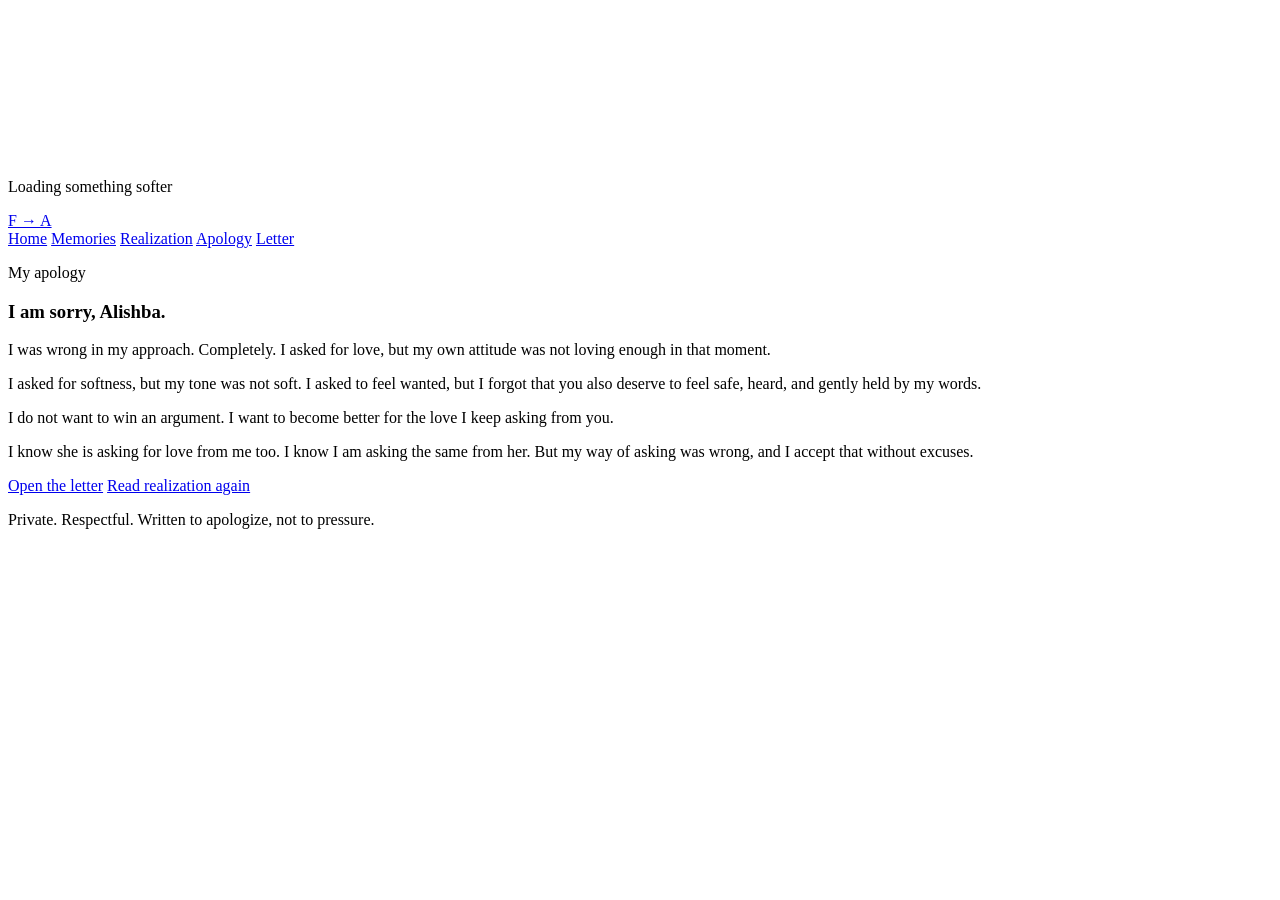
==== apology.html @ db0b7504 "Add files via upload" ====
<!DOCTYPE html>
<html lang="en">
<head>
  <meta charset="UTF-8" />
  <meta name="viewport" content="width=device-width, initial-scale=1.0" />
  <meta name="theme-color" content="#070611" />
  <title>For Alishba — Apology</title>
  <link rel="stylesheet" href="css/base.css" />
  <link rel="stylesheet" href="css/background.css" />
  <link rel="stylesheet" href="css/layout.css" />
  <link rel="stylesheet" href="css/components.css" />
  <link rel="stylesheet" href="css/animations.css" />
  <link rel="stylesheet" href="css/responsive.css" />
</head>
<body>
  <canvas id="motionCanvas" aria-hidden="true"></canvas>
  <div class="ambient" aria-hidden="true">
    <span class="orb orb-one"></span>
    <span class="orb orb-two"></span>
    <span class="orb orb-three"></span>
    <span class="aurora aurora-one"></span>
    <span class="aurora aurora-two"></span>
    <span class="noise"></span>
    <span class="moving-grid"></span>
  </div>
  <div class="cursor-glow" id="cursorGlow" aria-hidden="true"></div>
  <div class="preloader" id="preloader">
    <div class="preloader-ring"></div>
    <p>Loading something softer</p>
  </div>


<header class="site-header">
  <a class="logo magnetic" href="index.html">F → A</a>
  <nav class="site-nav" aria-label="Main navigation">
    <a href="index.html">Home</a>
    <a href="memories.html">Memories</a>
    <a href="realization.html">Realization</a>
    <a href="apology.html">Apology</a>
    <a href="letter.html">Letter</a>
  </nav>
</header>


<main>
  <section class="page center-page">
    <article class="apology-card glass reveal">
      <p class="eyebrow">My apology</p>
      <h1 class="page-title">I am sorry, Alishba.</h1>

      <p>
        I was wrong in my approach. Completely. I asked for love, but my own attitude
        was not loving enough in that moment.
      </p>

      <p>
        I asked for softness, but my tone was not soft. I asked to feel wanted,
        but I forgot that you also deserve to feel safe, heard, and gently held by my words.
      </p>

      <p>
        I do not want to win an argument. I want to become better for the love I keep asking from you.
      </p>

      <p>
        I know she is asking for love from me too. I know I am asking the same from her.
        But my way of asking was wrong, and I accept that without excuses.
      </p>

      <div class="next-actions">
        <a class="btn btn-primary magnetic" href="letter.html">Open the letter</a>
        <a class="btn btn-ghost magnetic" href="realization.html">Read realization again</a>
      </div>
    </article>
  </section>
</main>


<footer class="site-footer">
  <p>Private. Respectful. Written to apologize, not to pressure.</p>
</footer>


  <script src="js/background.js"></script>
  <script src="js/animations.js"></script>
  <script src="js/interactions.js"></script>
  <script src="js/main.js"></script>
</body>
</html>
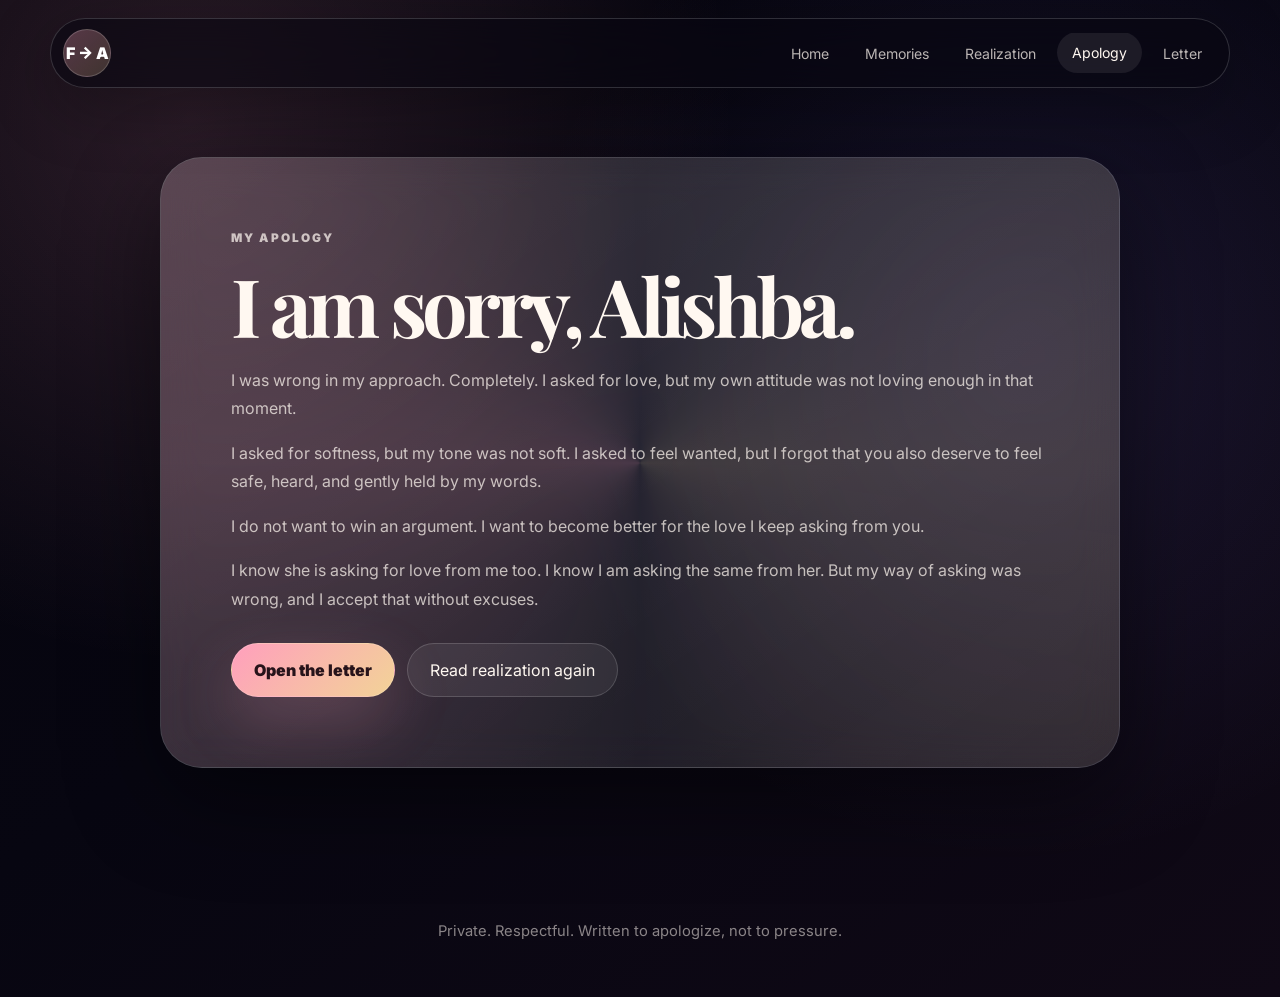
==== commit 14e3ca67: "Update apology.html" ====
--- a/apology.html
+++ b/apology.html
@@ -4,7 +4,7 @@
   <meta charset="UTF-8" />
   <meta name="viewport" content="width=device-width, initial-scale=1.0" />
   <meta name="theme-color" content="#070611" />
-  <title>For Alishba — Apology</title>
+  <title>For Alishba : Apology</title>
   <link rel="stylesheet" href="css/base.css" />
   <link rel="stylesheet" href="css/background.css" />
   <link rel="stylesheet" href="css/layout.css" />
--- a/css/base.css
+++ b/css/base.css
@@ -0,0 +1,100 @@
+@import url("https://fonts.googleapis.com/css2?family=Inter:wght@400;500;600;700;800;900&family=Playfair+Display:wght@600;700;800&family=Cormorant+Garamond:wght@500;600;700&display=swap");
+
+:root {
+  --bg: #070611;
+  --bg2: #100916;
+  --text: #fff8f1;
+  --muted: rgba(255,248,241,.72);
+  --dim: rgba(255,248,241,.52);
+  --line: rgba(255,255,255,.16);
+  --line2: rgba(255,220,232,.42);
+  --panel: rgba(255,255,255,.075);
+  --panel2: rgba(255,255,255,.12);
+  --rose: #ff9fbd;
+  --gold: #f2d397;
+  --violet: #9a82ff;
+  --paper: #fff0cd;
+  --ink: #44291d;
+  --shadow: 0 32px 95px rgba(0,0,0,.48);
+  --max: 1180px;
+}
+
+*,
+*::before,
+*::after { box-sizing: border-box; }
+
+html { scroll-behavior: smooth; background: var(--bg); }
+
+body {
+  margin: 0;
+  min-height: 100vh;
+  color: var(--text);
+  background:
+    radial-gradient(circle at 15% 12%, rgba(255,159,189,.15), transparent 34rem),
+    radial-gradient(circle at 80% 35%, rgba(154,130,255,.12), transparent 32rem),
+    linear-gradient(145deg, #05040c, var(--bg) 46%, var(--bg2));
+  font-family: "Inter", system-ui, -apple-system, BlinkMacSystemFont, "Segoe UI", sans-serif;
+  overflow-x: hidden;
+}
+
+body.loaded .preloader {
+  opacity: 0;
+  pointer-events: none;
+  transform: scale(1.02);
+}
+
+a { color: inherit; text-decoration: none; }
+button { font: inherit; }
+p, h1, h2, h3 { margin-top: 0; }
+
+::selection {
+  background: rgba(255,159,189,.35);
+  color: #fff;
+}
+
+.preloader {
+  position: fixed;
+  inset: 0;
+  z-index: 999;
+  display: grid;
+  place-items: center;
+  align-content: center;
+  gap: 18px;
+  background: #070611;
+  transition: opacity .7s ease, transform .7s ease;
+}
+
+.preloader-ring {
+  width: 68px;
+  height: 68px;
+  border-radius: 50%;
+  border: 1px solid rgba(255,255,255,.16);
+  border-top-color: var(--rose);
+  border-right-color: var(--gold);
+  animation: spin 1.1s linear infinite;
+}
+
+.preloader p {
+  color: var(--muted);
+  letter-spacing: .14em;
+  text-transform: uppercase;
+  font-size: .72rem;
+}
+
+.glass {
+  border: 1px solid var(--line);
+  background:
+    linear-gradient(145deg, rgba(255,255,255,.12), rgba(255,255,255,.045)),
+    rgba(255,255,255,.035);
+  backdrop-filter: blur(22px);
+  box-shadow: var(--shadow);
+}
+
+.eyebrow {
+  color: var(--gold);
+  font-weight: 900;
+  font-size: .74rem;
+  letter-spacing: .18em;
+  text-transform: uppercase;
+  margin-bottom: 16px;
+}
--- a/css/background.css
+++ b/css/background.css
@@ -0,0 +1,89 @@
+#motionCanvas {
+  position: fixed;
+  inset: 0;
+  z-index: -5;
+  width: 100%;
+  height: 100%;
+}
+
+.ambient {
+  position: fixed;
+  inset: 0;
+  z-index: -4;
+  pointer-events: none;
+  overflow: hidden;
+}
+
+.orb {
+  position: absolute;
+  width: 38rem;
+  height: 38rem;
+  border-radius: 999px;
+  filter: blur(58px);
+  opacity: .26;
+  animation: orb-drift 20s ease-in-out infinite alternate;
+}
+
+.orb-one { top: -12rem; left: -11rem; background: #ff8db1; }
+.orb-two { top: 22rem; right: -14rem; background: #9a82ff; animation-delay: -8s; }
+.orb-three { bottom: -18rem; left: 32%; background: #f2d397; animation-delay: -14s; }
+
+.aurora {
+  position: absolute;
+  width: 70vw;
+  height: 16rem;
+  border-radius: 999px;
+  filter: blur(20px);
+  opacity: .18;
+  background: linear-gradient(90deg, transparent, rgba(255,159,189,.8), transparent);
+  transform: rotate(-12deg);
+  animation: aurora-float 14s ease-in-out infinite alternate;
+}
+
+.aurora-one { top: 14%; left: -24%; }
+.aurora-two {
+  right: -25%;
+  bottom: 10%;
+  background: linear-gradient(90deg, transparent, rgba(242,211,151,.75), transparent);
+  transform: rotate(16deg);
+  animation-delay: -7s;
+}
+
+.noise {
+  position: absolute;
+  inset: -50%;
+  opacity: .15;
+  background-image:
+    radial-gradient(circle, rgba(255,255,255,.08) 0 1px, transparent 1px),
+    radial-gradient(circle, rgba(255,255,255,.045) 0 1px, transparent 1px);
+  background-size: 22px 22px, 38px 38px;
+  animation: noise-move .6s steps(2) infinite;
+}
+
+.moving-grid {
+  position: absolute;
+  inset: 0;
+  opacity: .13;
+  background:
+    linear-gradient(rgba(255,255,255,.045) 1px, transparent 1px),
+    linear-gradient(90deg, rgba(255,255,255,.045) 1px, transparent 1px);
+  background-size: 58px 58px;
+  mask-image: radial-gradient(circle at 50% 40%, black, transparent 72%);
+  animation: grid-slide 14s linear infinite;
+}
+
+.cursor-glow {
+  position: fixed;
+  z-index: 20;
+  width: 28rem;
+  height: 28rem;
+  border-radius: 50%;
+  pointer-events: none;
+  transform: translate(-50%, -50%);
+  background: radial-gradient(circle, rgba(255,159,189,.12), transparent 62%);
+  opacity: 0;
+  transition: opacity .3s ease;
+  mix-blend-mode: screen;
+}
+
+body:hover .cursor-glow { opacity: 1; }
--- a/css/layout.css
+++ b/css/layout.css
@@ -0,0 +1,211 @@
+.site-header {
+  position: fixed;
+  top: 18px;
+  left: 50%;
+  z-index: 80;
+  width: min(var(--max), calc(100% - 32px));
+  transform: translateX(-50%);
+  display: flex;
+  justify-content: space-between;
+  align-items: center;
+  gap: 14px;
+  padding: 10px 12px;
+  border: 1px solid var(--line);
+  border-radius: 999px;
+  background: rgba(7,6,17,.58);
+  backdrop-filter: blur(22px);
+  box-shadow: 0 18px 65px rgba(0,0,0,.28);
+}
+
+.logo {
+  display: inline-grid;
+  place-items: center;
+  width: 48px;
+  height: 48px;
+  border-radius: 50%;
+  background: linear-gradient(135deg, rgba(255,159,189,.30), rgba(242,211,151,.20));
+  border: 1px solid rgba(255,255,255,.18);
+  color: #fff;
+  font-weight: 900;
+  flex: 0 0 auto;
+}
+
+.site-nav {
+  display: flex;
+  gap: 6px;
+  overflow-x: auto;
+  scrollbar-width: none;
+}
+
+.site-nav::-webkit-scrollbar { display: none; }
+
+.site-nav a {
+  color: var(--muted);
+  padding: 12px 15px;
+  border-radius: 999px;
+  font-size: .88rem;
+  transition: background .22s ease, color .22s ease, transform .22s ease;
+  white-space: nowrap;
+}
+
+.site-nav a:hover,
+.site-nav a.active {
+  background: rgba(255,255,255,.08);
+  color: var(--text);
+  transform: translateY(-1px);
+}
+
+.page {
+  width: min(var(--max), calc(100% - 32px));
+  margin: 0 auto;
+  padding: clamp(120px, 12vw, 175px) 0 clamp(80px, 10vw, 130px);
+}
+
+.hero-page {
+  min-height: 100svh;
+  display: grid;
+  align-items: center;
+}
+
+.hero-grid {
+  display: grid;
+  grid-template-columns: minmax(0, 1.02fr) minmax(340px, .98fr);
+  gap: clamp(34px, 7vw, 90px);
+  align-items: center;
+}
+
+.hero-copy-block { min-width: 0; }
+
+/* FIX: full “For Alishba” remains visible on desktop and mobile */
+.hero-title.fixed-title {
+  font-family: "Playfair Display", Georgia, serif;
+  font-size: clamp(4.2rem, 8vw, 8.8rem);
+  line-height: .94;
+  letter-spacing: -0.072em;
+  margin: 0 0 28px;
+  max-width: 100%;
+  white-space: normal;
+  overflow: visible;
+}
+
+.hero-title.fixed-title span {
+  display: inline-block;
+  margin-right: .16em;
+}
+
+.gradient-word {
+  color: transparent;
+  background: linear-gradient(110deg, #fff8f1, var(--rose), var(--gold), #fff8f1);
+  background-size: 240% 100%;
+  -webkit-background-clip: text;
+  background-clip: text;
+  animation: text-shimmer 5.5s ease-in-out infinite;
+}
+
+.hero-copy,
+.page-copy {
+  color: var(--muted);
+  line-height: 1.78;
+  font-size: clamp(1.03rem, 1.8vw, 1.22rem);
+  max-width: 760px;
+}
+
+.hero-actions,
+.next-actions,
+.choice-actions {
+  display: flex;
+  flex-wrap: wrap;
+  gap: 12px;
+  margin-top: 30px;
+}
+
+.hero-visual {
+  position: relative;
+  min-height: 540px;
+  display: grid;
+  place-items: center;
+}
+
+.orbit {
+  position: absolute;
+  border-radius: 50%;
+  border: 1px solid rgba(255,255,255,.15);
+  animation: orbit-breathe 5.5s ease-in-out infinite;
+}
+
+.orbit-one { inset: 10%; }
+.orbit-two { inset: 18%; animation-delay: -2s; }
+
+.glass-card {
+  position: relative;
+  width: min(420px, 92vw);
+  min-height: 480px;
+  border-radius: 38px;
+  padding: 26px;
+  overflow: hidden;
+  transform-style: preserve-3d;
+}
+
+.glass-card::before {
+  content: "";
+  position: absolute;
+  inset: -45%;
+  background: conic-gradient(from 0deg, transparent, rgba(255,255,255,.25), transparent, rgba(242,211,151,.22), transparent);
+  animation: rotate-slow 9s linear infinite;
+}
+
+.glass-card > * {
+  position: relative;
+  z-index: 2;
+}
+
+.card-number {
+  display: block;
+  color: var(--gold);
+  font-weight: 900;
+  letter-spacing: .14em;
+  margin-bottom: 70px;
+}
+
+.glass-card h2 {
+  font-family: "Playfair Display", Georgia, serif;
+  font-size: clamp(2.7rem, 5vw, 4.35rem);
+  line-height: .9;
+  letter-spacing: -.06em;
+  margin-bottom: 84px;
+  animation: word-float 4s ease-in-out infinite;
+}
+
+.glass-card p {
+  color: var(--muted);
+  line-height: 1.7;
+}
+
+.inner-page .page-head {
+  max-width: 940px;
+  margin-bottom: 42px;
+}
+
+.center-page {
+  min-height: 100svh;
+  display: grid;
+  place-items: center;
+}
+
+.page-title {
+  font-family: "Playfair Display", Georgia, serif;
+  font-size: clamp(2.7rem, 6.3vw, 5.8rem);
+  line-height: 1;
+  letter-spacing: -.06em;
+  margin-bottom: 20px;
+  text-wrap: balance;
+}
+
+.site-footer {
+  width: min(var(--max), calc(100% - 32px));
+  margin: 0 auto;
+  padding: 22px 0 42px;
+  color: var(--dim);
+  text-align: center;
+  font-size: .92rem;
+}
--- a/css/components.css
+++ b/css/components.css
@@ -0,0 +1,383 @@
+.btn {
+  position: relative;
+  display: inline-flex;
+  align-items: center;
+  justify-content: center;
+  min-height: 54px;
+  padding: 0 22px;
+  border-radius: 999px;
+  border: 1px solid var(--line);
+  cursor: pointer;
+  overflow: hidden;
+  transition: transform .25s ease, border-color .25s ease, background .25s ease;
+}
+
+.btn::after {
+  content: "";
+  position: absolute;
+  inset: 0;
+  transform: translateX(-120%);
+  background: linear-gradient(90deg, transparent, rgba(255,255,255,.18), transparent);
+  transition: transform .55s ease;
+}
+
+.btn:hover::after { transform: translateX(120%); }
+.btn:hover { transform: translateY(-3px); border-color: var(--line2); }
+
+.btn-primary {
+  color: #27131a;
+  background: linear-gradient(135deg, var(--rose), var(--gold));
+  font-weight: 900;
+  box-shadow: 0 24px 60px rgba(255,159,189,.22);
+}
+
+.btn-ghost {
+  color: var(--text);
+  background: rgba(255,255,255,.065);
+}
+
+.memory-grid {
+  display: grid;
+  grid-template-columns: repeat(4, 1fr);
+  gap: 16px;
+}
+
+.memory-card {
+  min-height: 350px;
+  border-radius: 32px;
+  padding: 24px;
+  position: relative;
+  overflow: hidden;
+  transform-style: preserve-3d;
+}
+
+.memory-card::before {
+  content: "";
+  position: absolute;
+  inset: -1px;
+  border-radius: inherit;
+  background: radial-gradient(circle at var(--mx, 50%) var(--my, 50%), rgba(255,255,255,.2), transparent 28%);
+  opacity: 0;
+  transition: opacity .24s ease;
+}
+
+.memory-card:hover::before { opacity: 1; }
+
+.memory-card > * {
+  position: relative;
+  z-index: 2;
+}
+
+.memory-card span {
+  display: inline-grid;
+  place-items: center;
+  width: 44px;
+  height: 44px;
+  border-radius: 50%;
+  color: var(--gold);
+  background: rgba(255,255,255,.07);
+  border: 1px solid var(--line);
+  margin-bottom: 96px;
+  font-weight: 900;
+}
+
+.memory-card h2 {
+  font-size: 1.25rem;
+  margin-bottom: 10px;
+}
+
+.memory-card p,
+.timeline-card p,
+.apology-card p,
+.choice-card p,
+.choice-response {
+  color: var(--muted);
+  line-height: 1.78;
+}
+
+.timeline {
+  position: relative;
+  padding-left: clamp(12px, 4vw, 76px);
+}
+
+.timeline-line {
+  position: absolute;
+  left: 22px;
+  top: 12px;
+  bottom: 12px;
+  width: 2px;
+  background: rgba(255,255,255,.12);
+  border-radius: 999px;
+  overflow: hidden;
+}
+
+.timeline-line span {
+  display: block;
+  width: 100%;
+  height: 0;
+  background: linear-gradient(180deg, var(--rose), var(--gold));
+  box-shadow: 0 0 28px rgba(255,159,189,.45);
+  transition: height .2s linear;
+}
+
+.timeline-item {
+  display: grid;
+  grid-template-columns: auto 1fr;
+  gap: 20px;
+  margin-bottom: 18px;
+  position: relative;
+}
+
+.timeline-dot {
+  width: 46px;
+  height: 46px;
+  border-radius: 50%;
+  display: grid;
+  place-items: center;
+  color: #28141b;
+  font-weight: 900;
+  background: linear-gradient(135deg, var(--gold), var(--rose));
+  box-shadow: 0 0 34px rgba(242,211,151,.25);
+  animation: dot-pulse 2.8s ease-in-out infinite;
+}
+
+.timeline-card {
+  border-radius: 24px;
+  padding: clamp(22px, 3vw, 36px);
+  position: relative;
+  overflow: hidden;
+}
+
+.timeline-card::after {
+  content: "";
+  position: absolute;
+  inset: 0;
+  background: linear-gradient(110deg, transparent, rgba(255,255,255,.07), transparent);
+  transform: translateX(-120%);
+}
+
+.timeline-card.in-view::after { animation: scan 1.2s ease forwards; }
+
+.timeline-label {
+  color: var(--gold) !important;
+  text-transform: uppercase;
+  letter-spacing: .16em;
+  font-size: .72rem;
+  font-weight: 900;
+  margin-bottom: 10px;
+}
+
+.timeline-card h2 {
+  font-size: clamp(1.35rem, 2.4vw, 2.05rem);
+  margin-bottom: 12px;
+}
+
+.apology-card,
+.choice-card {
+  width: min(960px, 100%);
+  border-radius: 42px;
+  padding: clamp(28px, 6vw, 70px);
+  position: relative;
+  overflow: hidden;
+}
+
+.apology-card::before,
+.choice-card::before {
+  content: "";
+  position: absolute;
+  inset: -30%;
+  background: conic-gradient(from 180deg, transparent, rgba(255,159,189,.16), transparent, rgba(242,211,151,.12), transparent);
+  animation: rotate-slow 14s linear infinite;
+}
+
+.apology-card > *,
+.choice-card > * {
+  position: relative;
+  z-index: 2;
+}
+
+.choice-card {
+  margin: 0 auto;
+  text-align: center;
+}
+
+.choice-card .page-copy {
+  margin-inline: auto;
+}
+
+.choice-response {
+  display: none;
+  max-width: 720px;
+  margin: 28px auto 0;
+  padding: 22px;
+  border-radius: 24px;
+  background: rgba(255,255,255,.07);
+  border: 1px solid var(--line);
+}
+
+.choice-response.visible {
+  display: block;
+  animation: response-in .65s ease both;
+}
+
+.letter-stage {
+  display: none;
+  place-items: center;
+  gap: 18px;
+  min-height: 590px;
+  margin-top: 38px;
+  perspective: 1500px;
+}
+
+.letter-stage.visible { display: grid; }
+
+.envelope-wrap {
+  display: grid;
+  place-items: center;
+  gap: 14px;
+  animation: float-soft 3s ease-in-out infinite;
+}
+
+.envelope-wrap p {
+  color: var(--dim);
+  letter-spacing: .14em;
+  text-transform: uppercase;
+  font-size: .72rem;
+}
+
+.envelope {
+  width: min(510px, 90vw);
+  height: 290px;
+  border: 0;
+  background: transparent;
+  cursor: pointer;
+  position: relative;
+  filter: drop-shadow(0 38px 46px rgba(0,0,0,.42));
+}
+
+.envelope-base {
+  position: absolute;
+  inset: 50px 0 0;
+  border-radius: 18px;
+  background: linear-gradient(145deg, #fff0cd, #e7c586);
+  overflow: hidden;
+}
+
+.envelope-base::before,
+.envelope-base::after {
+  content: "";
+  position: absolute;
+  inset: 0;
+  background: linear-gradient(34deg, transparent 49.5%, rgba(99,57,31,.17) 50%, transparent 50.8%);
+}
+
+.envelope-base::after {
+  background: linear-gradient(-34deg, transparent 49.5%, rgba(99,57,31,.17) 50%, transparent 50.8%);
+}
+
+.envelope-flap {
+  position: absolute;
+  top: 50px;
+  left: 0;
+  width: 100%;
+  height: 150px;
+  transform-origin: top center;
+  background: linear-gradient(180deg, #ffe2af, #e4bb76);
+  clip-path: polygon(0 0, 100% 0, 50% 100%);
+  transition: transform .85s cubic-bezier(.2,.9,.2,1);
+  z-index: 3;
+}
+
+.ribbon-lock {
+  position: absolute;
+  left: 50%;
+  top: 148px;
+  width: 94px;
+  height: 94px;
+  transform: translate(-50%, -50%);
+  border-radius: 50%;
+  background: radial-gradient(circle at 35% 25%, #ff8ba9, #78233e 67%);
+  z-index: 5;
+  box-shadow: 0 18px 36px rgba(91,23,45,.34);
+}
+
+.ribbon-lock::before,
+.ribbon-lock::after {
+  content: "";
+  position: absolute;
+  top: 37px;
+  width: 180px;
+  height: 22px;
+  background: linear-gradient(180deg, #b53558, #69192f);
+}
+
+.ribbon-lock::before { right: 72px; border-radius: 999px 0 0 999px; }
+.ribbon-lock::after { left: 72px; border-radius: 0 999px 999px 0; }
+
+.envelope.open .envelope-flap { transform: rotateX(178deg); }
+.envelope.open .ribbon-lock { animation: ribbon-pop .65s ease forwards; }
+
+.paper-letter {
+  width: min(820px, 94vw);
+  color: var(--ink);
+  transform-origin: top center;
+  transform: rotateX(-88deg) scaleY(.12);
+  opacity: 0;
+  max-height: 0;
+  overflow: hidden;
+  transition:
+    transform 1.1s cubic-bezier(.16,.92,.18,1),
+    max-height 1.25s cubic-bezier(.16,.92,.18,1),
+    opacity .7s ease;
+  filter: drop-shadow(0 46px 56px rgba(0,0,0,.42));
+}
+
+.paper-letter.open {
+  transform: rotateX(0) scaleY(1);
+  opacity: 1;
+  max-height: 1500px;
+}
+
+.paper-cap {
+  height: 38px;
+  border: 1px solid rgba(68,41,29,.18);
+  background:
+    radial-gradient(ellipse at center, rgba(68,41,29,.15), transparent 60%),
+    linear-gradient(90deg, #c99b58, #fff2c9 18%, #e7c586 50%, #fff2c9 82%, #c99b58);
+}
+
+.paper-cap.top { border-radius: 999px 999px 0 0; }
+.paper-cap.bottom { border-radius: 0 0 999px 999px; }
+
+.paper-body {
+  padding: clamp(24px, 5.5vw, 58px);
+  background:
+    linear-gradient(90deg, rgba(99,57,31,.08), transparent 12%, transparent 88%, rgba(99,57,31,.08)),
+    repeating-linear-gradient(0deg, transparent 0 30px, rgba(68,41,29,.045) 31px),
+    var(--paper);
+  border-inline: 1px solid rgba(68,41,29,.16);
+}
+
+.paper-body h2 {
+  font-family: "Cormorant Garamond", Georgia, serif;
+  text-align: center;
+  color: #5b2a24;
+  font-size: clamp(2.6rem, 7vw, 5rem);
+  line-height: .95;
+  letter-spacing: -.055em;
+  margin-bottom: 26px;
+}
+
+.paper-body p {
+  font-family: "Cormorant Garamond", Georgia, serif;
+  color: rgba(68,41,29,.88);
+  font-size: clamp(1.12rem, 2.2vw, 1.32rem);
+  line-height: 1.72;
+}
+
+.paper-signature {
+  text-align: right;
+  color: #5b2a24 !important;
+  font-weight: 700;
+  font-size: 1.7rem !important;
+}
--- a/css/animations.css
+++ b/css/animations.css
@@ -0,0 +1,73 @@
+.reveal {
+  opacity: 0;
+  transform: translateY(34px);
+  filter: blur(8px);
+  transition: opacity .82s ease, transform .82s ease, filter .82s ease;
+}
+
+.reveal.in-view {
+  opacity: 1;
+  transform: translateY(0);
+  filter: blur(0);
+}
+
+@keyframes spin { to { transform: rotate(360deg); } }
+
+@keyframes orb-drift {
+  from { transform: translate3d(-2rem, 1rem, 0) scale(1); }
+  to { transform: translate3d(4rem, -3rem, 0) scale(1.16); }
+}
+
+@keyframes aurora-float {
+  from { transform: translate3d(-3rem, 1rem, 0) rotate(-12deg) scale(1); }
+  to { transform: translate3d(5rem, -1.5rem, 0) rotate(-6deg) scale(1.08); }
+}
+
+@keyframes noise-move {
+  from { transform: translate3d(0, 0, 0); }
+  to { transform: translate3d(-22px, 18px, 0); }
+}
+
+@keyframes grid-slide {
+  from { background-position: 0 0, 0 0; }
+  to { background-position: 58px 58px, 58px 58px; }
+}
+
+@keyframes text-shimmer {
+  0%, 100% { background-position: 0% 50%; }
+  50% { background-position: 100% 50%; }
+}
+
+@keyframes orbit-breathe {
+  0%, 100% { transform: scale(1); opacity: .72; }
+  50% { transform: scale(1.06); opacity: 1; }
+}
+
+@keyframes rotate-slow { to { transform: rotate(360deg); } }
+
+@keyframes word-float {
+  0%, 100% { transform: translateY(0) rotate(-1deg); }
+  50% { transform: translateY(-9px) rotate(1deg); }
+}
+
+@keyframes dot-pulse {
+  0%, 100% { transform: scale(1); box-shadow: 0 0 34px rgba(242,211,151,.25); }
+  50% { transform: scale(1.07); box-shadow: 0 0 52px rgba(255,159,189,.34); }
+}
+
+@keyframes scan { to { transform: translateX(120%); } }
+
+@keyframes response-in {
+  from { opacity: 0; transform: translateY(16px) scale(.98); filter: blur(8px); }
+  to { opacity: 1; transform: translateY(0) scale(1); filter: blur(0); }
+}
+
+@keyframes float-soft {
+  0%, 100% { transform: translateY(0); }
+  50% { transform: translateY(-12px); }
+}
+
+@keyframes ribbon-pop {
+  from { transform: translate(-50%, -50%) scale(1) rotate(0); opacity: 1; }
+  to { transform: translate(-50%, -120%) scale(.2) rotate(24deg); opacity: 0; }
+}
--- a/css/responsive.css
+++ b/css/responsive.css
@@ -0,0 +1,77 @@
+@media (max-width: 980px) {
+  .hero-grid { grid-template-columns: 1fr; }
+  .hero-visual { min-height: 440px; }
+  .memory-grid { grid-template-columns: repeat(2, 1fr); }
+  .memory-card { min-height: 300px; }
+}
+
+@media (max-width: 720px) {
+  .site-header {
+    top: 10px;
+    border-radius: 24px;
+    align-items: flex-start;
+  }
+
+  .site-nav {
+    max-width: calc(100% - 62px);
+  }
+
+  .site-nav a {
+    padding: 12px 12px;
+    font-size: .82rem;
+  }
+
+  .page {
+    width: min(100% - 24px, var(--max));
+    padding-top: 116px;
+  }
+
+  .hero-title.fixed-title {
+    font-size: clamp(3.4rem, 15vw, 5.7rem);
+    line-height: .96;
+    letter-spacing: -.06em;
+  }
+
+  .hero-title.fixed-title span {
+    margin-right: .10em;
+  }
+
+  .hero-actions,
+  .next-actions,
+  .choice-actions {
+    display: grid;
+  }
+
+  .btn { width: 100%; }
+
+  .hero-visual { min-height: 360px; }
+  .glass-card { min-height: 390px; }
+  .glass-card h2 { margin-bottom: 55px; }
+
+  .memory-grid { grid-template-columns: 1fr; }
+
+  .timeline { padding-left: 0; }
+  .timeline-line { left: 21px; }
+  .timeline-item { gap: 12px; }
+  .timeline-dot { width: 42px; height: 42px; }
+
+  .apology-card,
+  .choice-card {
+    border-radius: 30px;
+  }
+
+  .envelope { height: 245px; }
+}
+
+@media (prefers-reduced-motion: reduce) {
+  *,
+  *::before,
+  *::after {
+    animation-duration: .001ms !important;
+    animation-iteration-count: 1 !important;
+    transition-duration: .001ms !important;
+    scroll-behavior: auto !important;
+  }
+
+  #motionCanvas { display: none; }
+}
